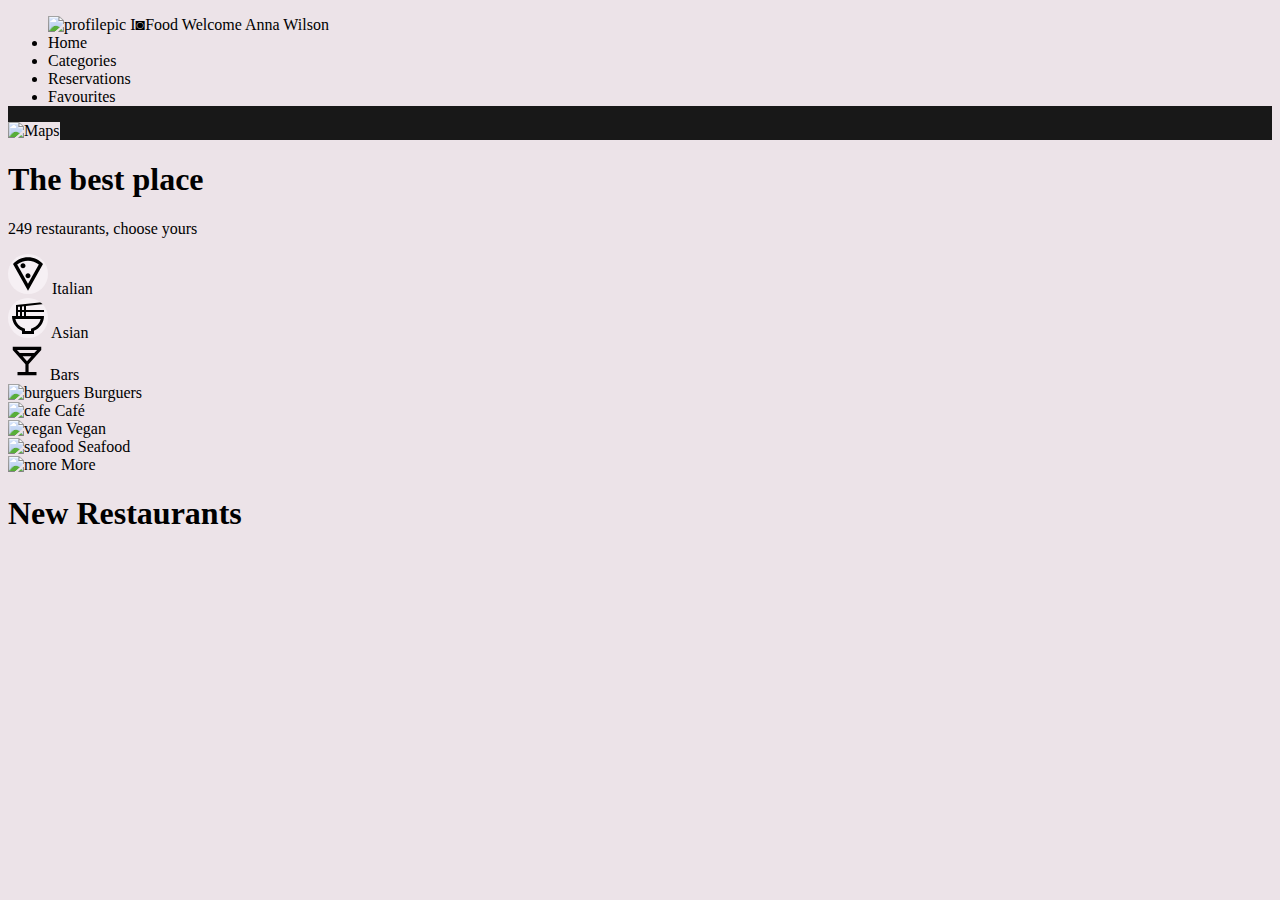
==== Projeto2/index.html @ aabace97 "iniciando novo projeto" ====
<!DOCTYPE html>
<html lang="pt-br">
<head>
    <meta charset="UTF-8">
    <title>Document</title>
    <link rel="stylesheet" href="style.css">
    <link href="https://fonts.googleapis.com/icon?family=Material+Icons"
      rel="stylesheet">
</head>
<body>   
    <div id="lateral">
        <ul>
        <img src="#" alt="profilepic">
        I◙Food

        Welcome
        Anna Wilson

        <li>Home</li>
        <li>Categories</li>
        <li>Reservations</li>
        <li>Favourites</li>
        </ul>
        <img src="" alt="Maps">
    </div>

    <span>
        <h1>The best place</h1>
        <p>249 restaurants, choose yours
    </span>
    <div>
        <div>
            <svg class="pizza" xmlns="http://www.w3.org/2000/svg"
            height="48px"
            viewBox="0 0 24 24"
            width="48px">
            <path d="M12 2C8.43 2 5.23 3.54 3.01 6L12 22l8.99-16C18.78 3.55 15.57 2 12 2zm0 15.92L5.51 6.36C7.32 4.85 9.62 4 12 4s4.68.85 6.49 2.36L12 17.92zM9 5.5c-.83 0-1.5.67-1.5 1.5S8.17 8.5 9 8.5s1.5-.67 1.5-1.5S9.82 5.5 9 5.5zm1.5 7.5c0 .83.67 1.5 1.5 1.5.82 0 1.5-.67 1.5-1.5s-.68-1.5-1.5-1.5-1.5.67-1.5 1.5z"/>
            </svg>
            Italian
        </div>

        <div>
            <svg class="yaki" xmlns="http://www.w3.org/2000/svg"
            height="60px"
            viewBox="0 0 20 20"
            width="60px">
            <g>
            <path d="M18,3.01V2L4,3.54V9H2c0,3.36,2.07,6.23,5,7.41V18h6v-1.59c2.93-1.19,5-4.06,5-7.41H9V7h9V6H9V3.99L18,3.01z M7,4.21L8,4.1 V6H7V4.21z M7,7h1v2H7V7z M5,4.43l1-0.11V6H5V4.43z M5,7h1v2H5V7z M16.33,10.5c-0.48,2.02-1.9,3.72-3.89,4.52L11.5,15.4v1.01v0.09 h-3v-0.09V15.4l-0.94-0.38c-1.99-0.81-3.41-2.5-3.89-4.52H16.33z"/>
            </g>
            </svg>
            Asian
        </div>

        <div>
            <svg class="drink" xmlns="http://www.w3.org/2000/svg"
            height="38px"
            viewBox="0 0 24 24"
            width="38px">
            <path d="M14.77 9L12 12.11 9.23 9h5.54M21 3H3v2l8 9v5H6v2h12v-2h-5v-5l8-9V3zM7.43 7L5.66 5h12.69l-1.78 2H7.43z"/>
            </svg>
            Bars
        </div>

        <div>
            <img src="" alt="burguers">
            Burguers
        </div>

        <div>
            <img src="" alt="cafe">
            Café
        </div>
        
        <div>
            <img src="" alt="vegan">
            Vegan
        </div>

        <div>
            <img src="" alt="seafood">
            Seafood
        </div>

        <div>
            <img src="" alt="more">
            More
        </div>
    </div>
    <div>
        <h1>New Restaurants</h1>

    </div>
</body>
</html>
---- Projeto2/style.css ----
* {
    background: #ECE3E8;
}

#lateral {
    flex-direction: column;
    background-color: #181818;
}

.italian{
    width: 40px;
    border-radius: 100px;
}

.yaki{
    border-radius: 100px;
    background-color: #F6F0F4;
    width: 40px;
    height: 40px;
}

.pizza{
    border-radius: 100px;
    background-color: #F6F0F4;
    width: 40px;
    height: 40px;
}

.drinks{
    border-radius: 100px;
    background-color: #F6F0F4;
    width: 40px;
    height: 40px;
}
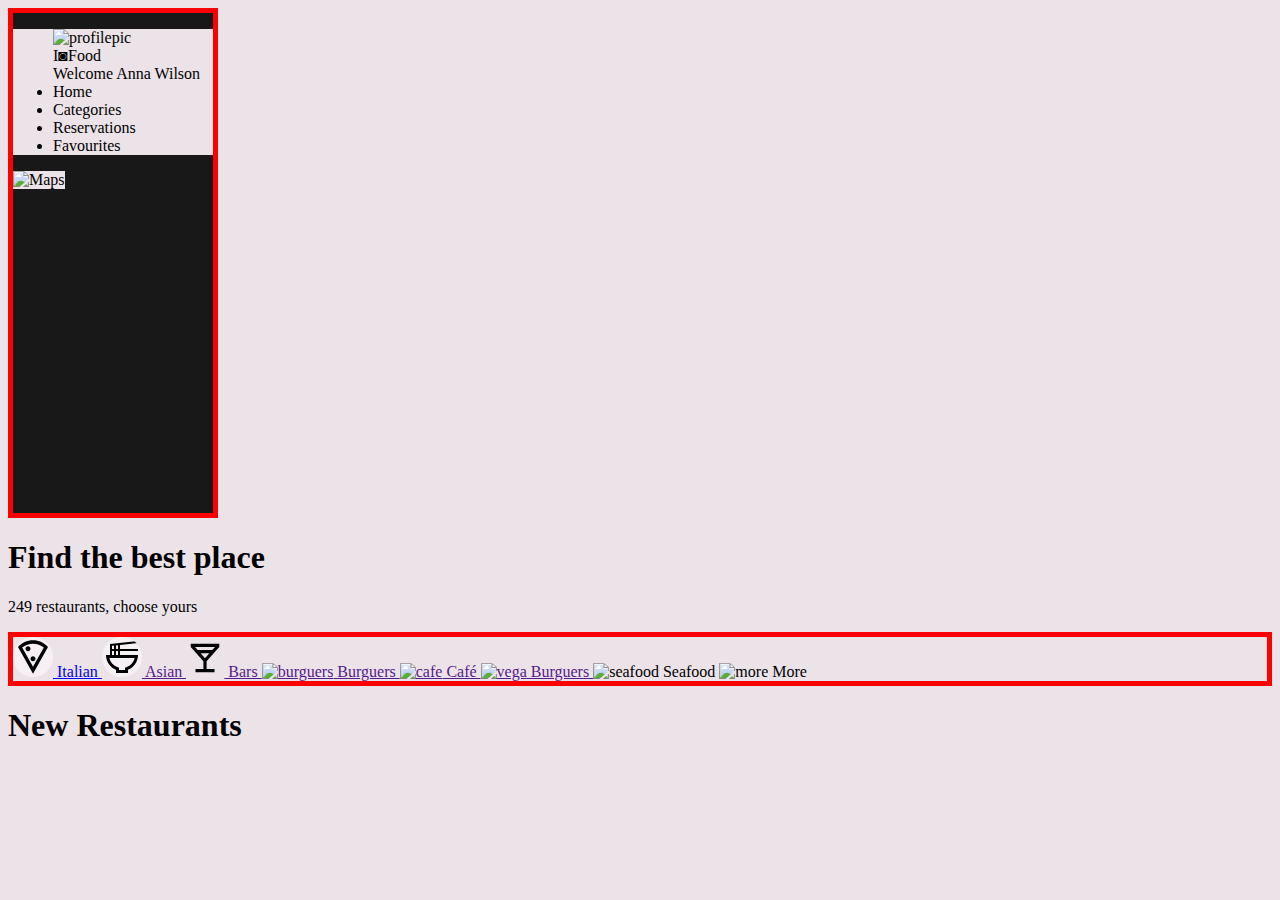
==== commit 08684a8e: "estudar estruturação das divs" ====
--- a/Projeto2/index.html
+++ b/Projeto2/index.html
@@ -1,94 +1,103 @@
 <!DOCTYPE html>
 <html lang="pt-br">
-<head>
-    <meta charset="UTF-8">
+  <head>
+    <meta charset="UTF-8" />
     <title>Document</title>
-    <link rel="stylesheet" href="style.css">
-    <link href="https://fonts.googleapis.com/icon?family=Material+Icons"
-      rel="stylesheet">
-</head>
-<body>   
-    <div id="lateral">
-        <ul>
-        <img src="#" alt="profilepic">
-        I◙Food
+    <link rel="stylesheet" href="style.css" />
+  </head>
+  <body>
+          <aside id="lateral">
+            <ul>
+              <img src="#" alt="profilepic" /> <br />
+              I◙Food <br />
+              Welcome Anna Wilson
 
-        Welcome
-        Anna Wilson
+              <li>Home</li>
+              <li>Categories</li>
+              <li>Reservations</li>
+              <li>Favourites</li>
+            </ul>
+            <img src="" alt="Maps" />
+          </aside>
 
-        <li>Home</li>
-        <li>Categories</li>
-        <li>Reservations</li>
-        <li>Favourites</li>
-        </ul>
-        <img src="" alt="Maps">
-    </div>
+          <div>
+            <h1>Find the best place</h1>
+            <p>249 restaurants, choose yours</p>
+          </div>
 
-    <span>
-        <h1>The best place</h1>
-        <p>249 restaurants, choose yours
-    </span>
-    <div>
-        <div>
-            <svg class="pizza" xmlns="http://www.w3.org/2000/svg"
-            height="48px"
-            viewBox="0 0 24 24"
-            width="48px">
-            <path d="M12 2C8.43 2 5.23 3.54 3.01 6L12 22l8.99-16C18.78 3.55 15.57 2 12 2zm0 15.92L5.51 6.36C7.32 4.85 9.62 4 12 4s4.68.85 6.49 2.36L12 17.92zM9 5.5c-.83 0-1.5.67-1.5 1.5S8.17 8.5 9 8.5s1.5-.67 1.5-1.5S9.82 5.5 9 5.5zm1.5 7.5c0 .83.67 1.5 1.5 1.5.82 0 1.5-.67 1.5-1.5s-.68-1.5-1.5-1.5-1.5.67-1.5 1.5z"/>
-            </svg>
-            Italian
-        </div>
+          <div class="principal">
+            <a href="#">
+                <svg
+                class="pizza"
+                xmlns="http://www.w3.org/2000/svg"
+                height="48px"
+                viewBox="0 0 24 24"
+                width="48px"
+                >
+                <path
+                    d="M12 2C8.43 2 5.23 3.54 3.01 6L12 22l8.99-16C18.78 3.55 15.57 2 12 2zm0 15.92L5.51 6.36C7.32 4.85 9.62 4 12 4s4.68.85 6.49 2.36L12 17.92zM9 5.5c-.83 0-1.5.67-1.5 1.5S8.17 8.5 9 8.5s1.5-.67 1.5-1.5S9.82 5.5 9 5.5zm1.5 7.5c0 .83.67 1.5 1.5 1.5.82 0 1.5-.67 1.5-1.5s-.68-1.5-1.5-1.5-1.5.67-1.5 1.5z"
+                />
+                </svg>
+                Italian
+            </a>
 
-        <div>
-            <svg class="yaki" xmlns="http://www.w3.org/2000/svg"
-            height="60px"
-            viewBox="0 0 20 20"
-            width="60px">
-            <g>
-            <path d="M18,3.01V2L4,3.54V9H2c0,3.36,2.07,6.23,5,7.41V18h6v-1.59c2.93-1.19,5-4.06,5-7.41H9V7h9V6H9V3.99L18,3.01z M7,4.21L8,4.1 V6H7V4.21z M7,7h1v2H7V7z M5,4.43l1-0.11V6H5V4.43z M5,7h1v2H5V7z M16.33,10.5c-0.48,2.02-1.9,3.72-3.89,4.52L11.5,15.4v1.01v0.09 h-3v-0.09V15.4l-0.94-0.38c-1.99-0.81-3.41-2.5-3.89-4.52H16.33z"/>
-            </g>
-            </svg>
-            Asian
-        </div>
+            <a href="">
+                <svg
+                class="yaki"
+                xmlns="http://www.w3.org/2000/svg"
+                height="60px"
+                viewBox="0 0 20 20"
+                width="60px"
+                >
+                <g>
+                    <path
+                    d="M18,3.01V2L4,3.54V9H2c0,3.36,2.07,6.23,5,7.41V18h6v-1.59c2.93-1.19,5-4.06,5-7.41H9V7h9V6H9V3.99L18,3.01z M7,4.21L8,4.1 V6H7V4.21z M7,7h1v2H7V7z M5,4.43l1-0.11V6H5V4.43z M5,7h1v2H5V7z M16.33,10.5c-0.48,2.02-1.9,3.72-3.89,4.52L11.5,15.4v1.01v0.09 h-3v-0.09V15.4l-0.94-0.38c-1.99-0.81-3.41-2.5-3.89-4.52H16.33z"
+                    />
+                </g>
+                </svg>
+                Asian
+            </a>
 
-        <div>
-            <svg class="drink" xmlns="http://www.w3.org/2000/svg"
-            height="38px"
-            viewBox="0 0 24 24"
-            width="38px">
-            <path d="M14.77 9L12 12.11 9.23 9h5.54M21 3H3v2l8 9v5H6v2h12v-2h-5v-5l8-9V3zM7.43 7L5.66 5h12.69l-1.78 2H7.43z"/>
-            </svg>
-            Bars
-        </div>
+            <a href="">
+                <svg
+                class="drink"
+                xmlns="http://www.w3.org/2000/svg"
+                height="38px"
+                viewBox="0 0 24 24"
+                width="38px"
+                >
+                <path
+                    d="M14.77 9L12 12.11 9.23 9h5.54M21 3H3v2l8 9v5H6v2h12v-2h-5v-5l8-9V3zM7.43 7L5.66 5h12.69l-1.78 2H7.43z"
+                />
+                </svg>
+                Bars
+            </a>
+            
+            <a href="">
+                <img src="" alt="burguers" />
+                Burguers
+            </a>
 
-        <div>
-            <img src="" alt="burguers">
-            Burguers
-        </div>
+            <a href="">
+                <img src="" alt="cafe" />
+                Café
+            </a>
 
-        <div>
-            <img src="" alt="cafe">
-            Café
-        </div>
+            <a href="">
+                <img src="" alt="vega" />
+                Burguers
+            </a>
+
+            <img src="" alt="seafood" />
+            Seafood
+
+            <img src="" alt="more" />
+            More
+          </div>
+
+          <div>
+            <h1>New Restaurants</h1>
+          </div>
         
-        <div>
-            <img src="" alt="vegan">
-            Vegan
-        </div>
-
-        <div>
-            <img src="" alt="seafood">
-            Seafood
-        </div>
-
-        <div>
-            <img src="" alt="more">
-            More
-        </div>
-    </div>
-    <div>
-        <h1>New Restaurants</h1>
-
-    </div>
-</body>
-</html>+  </body>
+</html>
--- a/Projeto2/style.css
+++ b/Projeto2/style.css
@@ -3,7 +3,9 @@
 }
 
 #lateral {
-    flex-direction: column;
+    height: 500px;
+    width: 200px;
+    border: 5px solid red;
     background-color: #181818;
 }
 
@@ -31,4 +33,10 @@
     background-color: #F6F0F4;
     width: 40px;
     height: 40px;
+}
+.principal{
+    border: 5px solid red;
+    align-content: stretch;
+    
+    
 }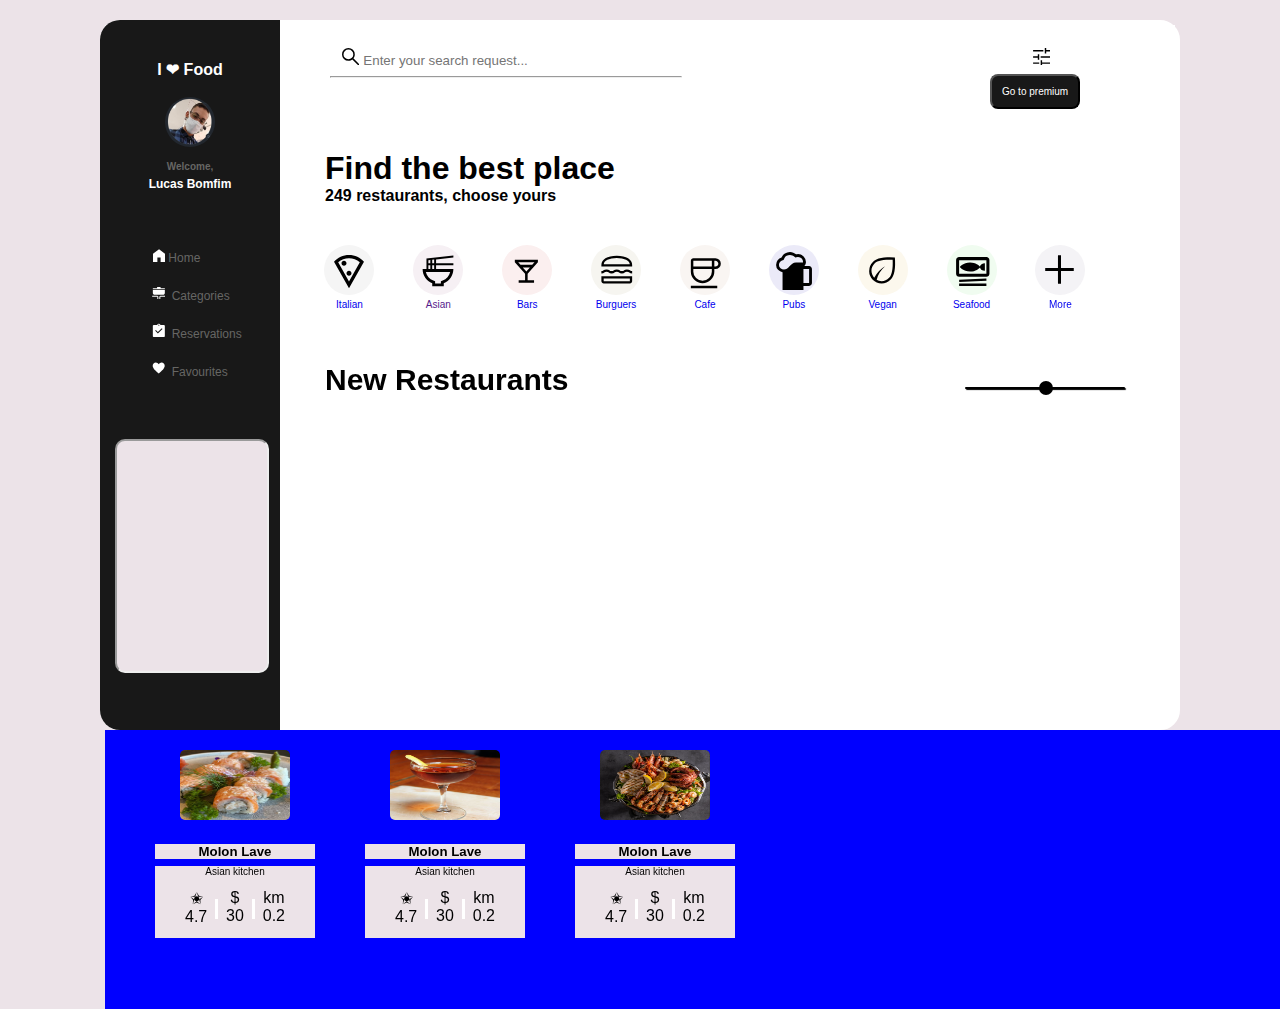
==== commit 1a439925: "penultima fase do projeto de estudo" ====
--- a/Projeto2/index.html
+++ b/Projeto2/index.html
@@ -1,103 +1,239 @@
 <!DOCTYPE html>
 <html lang="pt-br">
-  <head>
-    <meta charset="UTF-8" />
-    <title>Document</title>
-    <link rel="stylesheet" href="style.css" />
-  </head>
-  <body>
-          <aside id="lateral">
-            <ul>
-              <img src="#" alt="profilepic" /> <br />
-              I◙Food <br />
-              Welcome Anna Wilson
-
-              <li>Home</li>
-              <li>Categories</li>
-              <li>Reservations</li>
-              <li>Favourites</li>
-            </ul>
-            <img src="" alt="Maps" />
-          </aside>
-
-          <div>
-            <h1>Find the best place</h1>
-            <p>249 restaurants, choose yours</p>
+
+<head>
+  <meta charset="UTF-8" />
+  <title>Document</title>
+  <link rel="stylesheet" href="style.css" />
+  <meta http-equiv="X-UA-Compatible" content="IE=edge">
+  <meta name="viewport" content="width=device-width, initial-scale=1.0">
+</head>
+
+<body>
+  <div>
+    <aside id="lateral">
+      <div class="profile">
+        <p class="love">I &#10084; Food</p>
+        <br />
+
+        <img id="picture" src="images/profilePic.png" alt="profilePic" />
+        <br />
+        <p class="welcome">Welcome,</p>
+        <br />
+        <p class="name">Lucas Bomfim</p>
+      </div>
+      <br /> <br />
+
+      <ul>
+        <li>
+          <svg class="home" viewbox="0 0 40 40">
+            <path d="M8 42V18L24.1 6 40 18v24H28.3V27.75h-8.65V42Z" fill="#FFFFFF" />
+          </svg>&nbsp;<a href="#" class=modified>Home</a>
+        </li>
+
+        <li>
+          <svg class="categories" viewbox="0 0 40 45">
+            <path
+              d="M19.5 42v-6.5H4v-3h15.5q1.25 0 2.125.875T22.5 35.5V42Zm6 0v-6.5q0-1.25.875-2.125T28.5 32.5H44v3H28.5V42Zm-14-12.5q-2.25 0-3.875-1.625T6 24v-9h36v9q0 2.25-1.6 3.875T36.5 29.5ZM6 13v-3h12.5V7.5q0-.65.425-1.075Q19.35 6 20 6h8q.65 0 1.075.425.425.425.425 1.075V10H42v3Z"
+              fill="#FFFFFF" />
+          </svg>&nbsp; <a href="#" class=modified>Categories</a>
+        </li>
+
+        <li><svg class="reservation" viewbox="0 0 40 45">
+            <path
+              d="M21.15 31.55 35 17.7l-2.15-2.15-11.7 11.7-6.05-6.05-2.1 2.1ZM9 42q-1.25 0-2.125-.875T6 39V9q0-1.25.875-2.125T9 6h10.25q.25-1.75 1.6-2.875T24 2q1.8 0 3.15 1.125Q28.5 4.25 28.75 6H39q1.25 0 2.125.875T42 9v30q0 1.25-.875 2.125T39 42ZM24 8.15q.7 0 1.225-.525.525-.525.525-1.225 0-.7-.525-1.225Q24.7 4.65 24 4.65q-.7 0-1.225.525-.525.525-.525 1.225 0 .7.525 1.225.525.525 1.225.525Z"
+              fill="#FFFFFF" />
+          </svg>&nbsp; <a href="#" class=modified>Reservations</a></li>
+
+        <li><svg class="favourites" viewbox="0 0 40 50">
+            <path
+              d="m24 41.95-2.05-1.85q-5.3-4.85-8.75-8.375-3.45-3.525-5.5-6.3T4.825 20.4Q4 18.15 4 15.85q0-4.5 3.025-7.525Q10.05 5.3 14.5 5.3q2.85 0 5.275 1.35Q22.2 8 24 10.55q2.1-2.7 4.45-3.975T33.5 5.3q4.45 0 7.475 3.025Q44 11.35 44 15.85q0 2.3-.825 4.55T40.3 25.425q-2.05 2.775-5.5 6.3T26.05 40.1Z"
+              fill="#FFFFFF" />
+          </svg>&nbsp; <a href="#" class=modified>Favourites</a></li>
+
+      </ul>
+      <iframe id="map"
+        src="https://www.google.com/maps/embed?pb=!1m18!1m12!1m3!1d3887.678369214569!2d-38.51744408505843!3d-12.992411663748172!2m3!1f0!2f0!3f0!3m2!1i1024!2i768!4f13.1!3m3!1m2!1s0x716049ac1d93ab7%3A0x232a715b4edb52ed!2sCol%C3%A9gio%20Ant%C3%B4nio%20Vieira!5e0!3m2!1spt-BR!2sbr!4v1663196060012!5m2!1spt-BR!2sbr">
+      </iframe>
+    </aside>
+
+    <div class="geral">
+      <nav id="search"> &nbsp;
+        <svg id="lupa" viewBox="0 0 40 40">
+          <path
+            d="M39.8 41.95 26.65 28.8q-1.5 1.3-3.5 2.025-2 .725-4.25.725-5.4 0-9.15-3.75T6 18.75q0-5.3 3.75-9.05 3.75-3.75 9.1-3.75 5.3 0 9.025 3.75 3.725 3.75 3.725 9.05 0 2.15-.7 4.15-.7 2-2.1 3.75L42 39.75Zm-20.95-13.4q4.05 0 6.9-2.875Q28.6 22.8 28.6 18.75t-2.85-6.925Q22.9 8.95 18.85 8.95q-4.1 0-6.975 2.875T9 18.75q0 4.05 2.875 6.925t6.975 2.875Z" />
+        </svg>
+        <input class="search" type="text" placeholder="Enter your search request...">
+        <hr />
+      </nav>
+
+      <nav class="leftButton">
+        <svg class="controller" viewbox="0 0 40 40">
+          <path
+            d="M21.35 41.8V30.7h2.85v4.15h17.65v2.85H24.2v4.1ZM6.2 37.7v-2.85h12.25v2.85Zm9.4-8.25V25.4H6.2v-2.85h9.4v-4.2h2.85v11.1Zm5.75-4.05v-2.85h20.5v2.85Zm8.2-8.2V6.15h2.9v4.05h9.4v2.9h-9.4v4.1ZM6.2 13.1v-2.9h20.5v2.9Z" />
+        </svg>
+        <button id="premium"><a class="premium" href="#">Go to premium</a></button>
+      </nav>
+      <br /><br />
+
+      <div class="bestPlace">
+        <h1 class="bestPlace">Find the best place</h1>
+        <p class="bestPlaceMenor">249 restaurants, choose yours</p>
+      </div>
+
+      <div class="central">
+        <div class="circles">
+          <a href="#">
+            <svg id="italian" viewBox="-3 -4 30 30">
+              <path
+                d="M12 2C8.43 2 5.23 3.54 3.01 6L12 22l8.99-16C18.78 3.55 15.57 2 12 2zm0 15.92L5.51 6.36C7.32 4.85 9.62 4 12 4s4.68.85 6.49 2.36L12 17.92zM9 5.5c-.83 0-1.5.67-1.5 1.5S8.17 8.5 9 8.5s1.5-.67 1.5-1.5S9.82 5.5 9 5.5zm1.5 7.5c0 .83.67 1.5 1.5 1.5.82 0 1.5-.67 1.5-1.5s-.68-1.5-1.5-1.5-1.5.67-1.5 1.5z" />
+            </svg>
+            <br />
+            <p class="type">Italian</p>
+          </a>
+        </div>
+
+        <div class="circles">
+          <a href="">
+            <svg id="asian" viewBox="-3 -3 26 25">
+              <path
+                d="M18,3.01V2L4,3.54V9H2c0,3.36,2.07,6.23,5,7.41V18h6v-1.59c2.93-1.19,5-4.06,5-7.41H9V7h9V6H9V3.99L18,3.01z M7,4.21L8,4.1 V6H7V4.21z M7,7h1v2H7V7z M5,4.43l1-0.11V6H5V4.43z M5,7h1v2H5V7z M16.33,10.5c-0.48,2.02-1.9,3.72-3.89,4.52L11.5,15.4v1.01v0.09 h-3v-0.09V15.4l-0.94-0.38c-1.99-0.81-3.41-2.5-3.89-4.52H16.33z" />
+            </svg>
+            <br />
+            <p class="type">Asian</p>
+          </a>
+        </div>
+
+        <div class="circles">
+          <a href="#">
+            <svg id="drinks" viewBox="-7 -4 39 30">
+              <path
+                d="M14.77 9L12 12.11 9.23 9h5.54M21 3H3v2l8 9v5H6v2h12v-2h-5v-5l8-9V3zM7.43 7L5.66 5h12.69l-1.78 2H7.43z" />
+            </svg>
+            <br />
+            <p class="type">Bars</p>
+          </a>
+        </div>
+
+        <div class="circles">
+          <a href="#">
+            <svg id="burguers" viewBox="-8 -8 62 65">
+              <path
+                d="M4 20.1v-2q0-5.45 5.25-8.775T24 6q9.5 0 14.75 3.325T44 18.1v2Zm3.1-3h33.8q-.15-3.45-4.825-5.775T24 9q-7.4 0-12.125 2.325T7.1 17.1ZM4 28.9v-3q1.65 0 2.875-1.1t3.925-1.1q2.7 0 3.575 1.1t2.925 1.1q2.05 0 3.025-1.1.975-1.1 3.675-1.1 2.7 0 3.675 1.1.975 1.1 3.025 1.1t2.925-1.1q.875-1.1 3.575-1.1t3.925 1.1Q42.35 25.9 44 25.9v3q-2.7 0-3.725-1.1T37.2 26.7q-2.05 0-2.925 1.1T30.7 28.9q-2.7 0-3.675-1.1-.975-1.1-3.025-1.1t-3.025 1.1Q20 28.9 17.3 28.9q-2.7 0-3.575-1.1T10.8 26.7q-2.05 0-3.075 1.1Q6.7 28.9 4 28.9ZM7 42q-1.2 0-2.1-.9Q4 40.2 4 39v-6.4h40V39q0 1.2-.9 2.1-.9.9-2.1.9Zm0-3h34v-3.4H7V39Zm0-3.4h34Zm.1-18.5h33.8Z" />
+            </svg>
+            <br />
+            <p class="type">Burguers</p>
+          </a>
+        </div>
+
+        <div class="circles">
+          <a href="#">
+            <svg id="cafe" viewBox="-5 -5 60 50">
+              <path
+                d="M22.1 35.9q-5.75 0-9.925-4.075Q8 27.75 8 22.15V9q0-1.2.9-2.1Q9.8 6 11 6h26.45q2.7 0 4.625 1.85Q44 9.7 44 12.4q0 2.7-1.925 4.55-1.925 1.85-4.625 1.85H36.2v3.35q0 5.6-4.175 9.675Q27.85 35.9 22.1 35.9ZM11 15.8h22.2V9H11Zm11.1 17.1q4.55 0 7.825-3.175Q33.2 26.55 33.2 22.15V18.8H11v3.35q0 4.4 3.275 7.575T22.1 32.9Zm14.1-17.1h1.25q1.45 0 2.5-.975T41 12.4q0-1.45-1.05-2.425Q38.9 9 37.45 9H36.2ZM8 42v-3h31.7v3Zm14.1-23.2Z" />
+            </svg>
+            <br />
+            <p class="type">Cafe</p>
+          </a>
+        </div>
+
+        <div class="circles">
+          <a href="#">
+            <svg id="pubs" viewBox="-1 -3 50 50">
+              <path
+                d="M12.55 41.9V24.35q-2.6-.7-4.525-2.625Q6.1 19.8 6.1 17q0-2.65 1.525-4.675T11.5 9.5q1.15-2.4 3.4-3.9T20 4.1q1.75 0 3.275.6t2.775 1.6q.5-.1.95-.175.45-.075 1-.075 3.3 0 5.625 2.325T35.95 14q0 1.1-.45 2.2t-1.2 1.85h4.8q1.15 0 2 .85.85.85.85 2v14.15q0 1.2-.85 2.025t-2 .825h-5.65v4ZM8.95 17q0 1.95 1.55 3.25t3.5 1.3q1.55 0 2.85-.825t2.65-2.475q1.25-1.5 2.825-2.6 1.575-1.1 3.675-1.1h7.1q0-2.3-1.35-3.975Q30.4 8.9 28 8.9q-.85 0-1.7.275t-.9.275l-.95-.75q-.9-.8-2.05-1.275-1.15-.475-2.4-.475-1.8 0-3.4.925Q15 8.8 14.25 10.4l-.7 1.5-1.55.5q-1.35.5-2.2 1.825Q8.95 15.55 8.95 17Zm24.5 18.05h5.65V20.9h-5.65Z" />
+              M12 2C8.43 2 5.23 3.54 3.01 6L12 22l8.99-16C18.78 3.55 15.57 2 12 2zm0 15.92L5.51 6.36C7.32 4.85 9.62 4 12
+              4s4.68.85 6.49 2.36L12 17.92zM9 5.5c-.83 0-1.5.67-1.5 1.5S8.17 8.5 9 8.5s1.5-.67 1.5-1.5S9.82 5.5 9
+              5.5zm1.5 7.5c0 .83.67 1.5 1.5 1.5.82 0 1.5-.67 1.5-1.5s-.68-1.5-1.5-1.5-1.5.67-1.5 1.5z" />
+            </svg>
+            <br />
+            <p class="type">Pubs</p>
+          </a>
+        </div>
+
+        <div class="circles">
+          <a href="#">
+            <svg id="vegan" viewBox="-5 -6 58 65">
+              <path
+                d="M10.65 39.25q-2.2-2.25-3.425-5.2Q6 31.1 6 28q0-3.65 1.275-6.675T11.1 15.75q1.75-1.75 4.35-2.95 2.6-1.2 6.125-1.875t7.975-.85q4.45-.175 9.9.175.4 5.4.275 9.875t-.8 8.025q-.675 3.55-1.9 6.225Q35.8 37.05 34 38.85q-2.55 2.55-5.5 3.85-2.95 1.3-6.3 1.3-3.45 0-6.325-1.175T10.65 39.25Zm5.15 0q1.25.85 2.9 1.3 1.65.45 3.5.45 2.65 0 5.15-1.1 2.5-1.1 4.55-3.2 1.35-1.35 2.3-3.525.95-2.175 1.55-5.15.6-2.975.8-6.725.2-3.75 0-8.25-4.7-.1-8.425.125Q24.4 13.4 21.55 14t-4.9 1.525q-2.05.925-3.35 2.275-2.1 2.15-3.2 4.55T9 27.25q0 2.4 1.025 5.025Q11.05 34.9 12.55 36.5q2.65-4.9 6.35-8.8 3.7-3.9 7.85-6.15-4.35 3.75-7.05 8.125t-3.9 9.575Zm0 0Zm0 0Z" />
+            </svg>
+            <br />
+            <p class="type">Vegan</p>
+          </a>
+        </div>
+
+        <div class="circles">
+          <a href="#">
+            <svg id="seafood" viewBox="-5 -6 33 33">
+              <path
+                d="M21.05,17.56L3.08,18.5L3,17l17.98-0.94L21.05,17.56z M21,19.48H3v1.5h18V19.48z M23,13V4c0-1.1-0.9-2-2-2H3 C1.9,2,1,2.9,1,4v9c0,1.1,0.9,2,2,2h18C22.1,15,23,14.1,23,13z M21,13H3V4h18V13z M20,6c-1.68,0-3.04,0.98-3.21,2.23 C16.15,7.5,14.06,5.5,10.25,5.5c-4.67,0-6.75,3-6.75,3s2.08,3,6.75,3c3.81,0,5.9-2,6.54-2.73C16.96,10.02,18.32,11,20,11V6z" />
+            </svg>
+            <br />
+            <p class="type">Seafood</p>
+          </a>
+        </div>
+
+        <div class="circles">
+          <a href="#">
+            <svg id="more" viewBox="0 0 49 49">
+              <path d="M22.5 38V25.5H10v-3h12.5V10h3v12.5H38v3H25.5V38Z" />
+            </svg>
+            <br />
+            <p class="type">More</p>
+          </a>
+        </div>
+      </div>
+      <br />
+
+      <div class="tituloDois">
+        <h1 class="newRest">New Restaurants</h1>
+        <input id="range" type="range" name="vol" min="1" max="100">
+      </div>
+      <br /><br /><br /><br />
+
+
+      <div class="fullMenu">
+        <div class="outsideMenu">
+          <img class="foodPhoto" src="images/asianFood.png" alt="asianFoodMenu">
+          <h5> Molon Lave </h5>
+          <p class="smallfont">Asian kitchen</p>
+          <div class="rating">
+            &#10028; <br /> 4.7
+            <hr class="divbar" />
+            &#x24; <br /> 30
+            <hr class="divbar" />
+            km <br /> 0.2
           </div>
-
-          <div class="principal">
-            <a href="#">
-                <svg
-                class="pizza"
-                xmlns="http://www.w3.org/2000/svg"
-                height="48px"
-                viewBox="0 0 24 24"
-                width="48px"
-                >
-                <path
-                    d="M12 2C8.43 2 5.23 3.54 3.01 6L12 22l8.99-16C18.78 3.55 15.57 2 12 2zm0 15.92L5.51 6.36C7.32 4.85 9.62 4 12 4s4.68.85 6.49 2.36L12 17.92zM9 5.5c-.83 0-1.5.67-1.5 1.5S8.17 8.5 9 8.5s1.5-.67 1.5-1.5S9.82 5.5 9 5.5zm1.5 7.5c0 .83.67 1.5 1.5 1.5.82 0 1.5-.67 1.5-1.5s-.68-1.5-1.5-1.5-1.5.67-1.5 1.5z"
-                />
-                </svg>
-                Italian
-            </a>
-
-            <a href="">
-                <svg
-                class="yaki"
-                xmlns="http://www.w3.org/2000/svg"
-                height="60px"
-                viewBox="0 0 20 20"
-                width="60px"
-                >
-                <g>
-                    <path
-                    d="M18,3.01V2L4,3.54V9H2c0,3.36,2.07,6.23,5,7.41V18h6v-1.59c2.93-1.19,5-4.06,5-7.41H9V7h9V6H9V3.99L18,3.01z M7,4.21L8,4.1 V6H7V4.21z M7,7h1v2H7V7z M5,4.43l1-0.11V6H5V4.43z M5,7h1v2H5V7z M16.33,10.5c-0.48,2.02-1.9,3.72-3.89,4.52L11.5,15.4v1.01v0.09 h-3v-0.09V15.4l-0.94-0.38c-1.99-0.81-3.41-2.5-3.89-4.52H16.33z"
-                    />
-                </g>
-                </svg>
-                Asian
-            </a>
-
-            <a href="">
-                <svg
-                class="drink"
-                xmlns="http://www.w3.org/2000/svg"
-                height="38px"
-                viewBox="0 0 24 24"
-                width="38px"
-                >
-                <path
-                    d="M14.77 9L12 12.11 9.23 9h5.54M21 3H3v2l8 9v5H6v2h12v-2h-5v-5l8-9V3zM7.43 7L5.66 5h12.69l-1.78 2H7.43z"
-                />
-                </svg>
-                Bars
-            </a>
-            
-            <a href="">
-                <img src="" alt="burguers" />
-                Burguers
-            </a>
-
-            <a href="">
-                <img src="" alt="cafe" />
-                Café
-            </a>
-
-            <a href="">
-                <img src="" alt="vega" />
-                Burguers
-            </a>
-
-            <img src="" alt="seafood" />
-            Seafood
-
-            <img src="" alt="more" />
-            More
+        </div>
+
+        <div class="outsideMenu">
+          <img class="foodPhoto" src="images/cocktails.png" alt="cocktailsMenu">
+          <h5> Molon Lave </h5>
+          <p class="smallfont">Asian kitchen</p>
+          <div class="rating">
+            &#10028; <br /> 4.7
+            <hr class="divbar" />
+            &#x24; <br /> 30
+            <hr class="divbar" />
+            km <br /> 0.2
           </div>
-
-          <div>
-            <h1>New Restaurants</h1>
+        </div>
+
+        <div class="outsideMenu">
+          <img class="foodPhoto" src="images/seaFood.png" alt="seafoodMenu">
+          <h5> Molon Lave </h5>
+          <p class="smallfont">Asian kitchen</p>
+          <div class="rating">
+            &#10028; <br /> 4.7
+            <hr class="divbar" />
+            &#x24; <br /> 30
+            <hr class="divbar" />
+            km <br /> 0.2
           </div>
-        
-  </body>
-</html>
+      </div>
+
+    </div>
+  </div>
+</body>
+
+</html>--- a/Projeto2/style.css
+++ b/Projeto2/style.css
@@ -1,42 +1,426 @@
 * {
+    font-family: Verdana, Geneva, Tahoma, sans-serif;
     background: #ECE3E8;
+    margin: 0;
+    padding: 0;
+
+}
+
+body {
+    align-content: center;
+    margin: 20px 100px;
+}
+
+.modified {
+    color: #666664;
+    background-color: #181818;
+}
+
+.modified:hover {
+    color: #FFFFFF;
+}
+
+a {
+    text-decoration: none;
+    background-color: #FFFFFF;
+}
+
+.geral {
+    background-color: #FFFFFF;
+    height: 700px;
+    border: 5px solid #FFFFFF;
+    border-radius: 20px;
+}
+
+.love {
+    background: #181818;
+    text-align: center;
+    color: #FFFFFF;
+}
+
+
+.central {
+    text-align: center;
+    background-color: #FFFFFF;
+    margin-left: 255px;
+    justify-content: space-around;
+    display: flex;
+    width: 800px;
+    height: 70px;
+}
+
+#search {
+    background-color: #FFFFFF;
+    float: left;
+    border: 0px;
+    width: 700px;
+}
+
+.search {
+    background-color: #FFFFFF;
+}
+
+hr {
+    margin-left: 50px;
+    margin-top: 7px;
+    width: 350px;
+    background: #FFFFFF;
+}
+
+#lupa {
+    background-color: #FFFFFF;
+    margin-left: 50px;
+    margin-top: 20px;
+    height: 20px;
+    width: 20px;
+}
+
+#premium {
+    background-color: #181818;
+    color: #FFFFFF;
+    border-radius: 8px;
+    font-size: 10px;
+    padding: 10px;
+    margin-top: 20px;
+    margin-left: 50px;
+    margin-bottom: 20px;
+    margin: 5px 20px 5px 10px;
+}
+
+.premium {
+    background-color: #181818;
+    color: #FFFFFF;
+    border-radius: 5px;
+}
+
+.controller {
+    background-color: #FFFFFF;
+    margin-top: 20px;
+    margin-right: 5px;
+    margin-left: 50px;
+    width: 20px;
+    height: 20px;
+}
+
+.leftButton {
+    background-color: #FFFFFF;
+}
+
+.bestPlace {
+    background-color: #FFFFFF;
+    margin-left: 110px;
+}
+
+.bestPlaceMenor {
+    font-weight: bold;
+    background-color: #FFFFFF;
+    margin-left: 110px;
+    margin-bottom: 20px;
 }
 
 #lateral {
-    height: 500px;
+    font: 5px #FFFFFF;
+    border-radius: 20px 0px 0px 20px;
+    float: left;
+    height: 710px;
+    width: 180px;
+    background-color: #181818;
+}
+
+.profile {
+    font-weight: bold;
+    background-color: #181818;
+    text-align: center;
+    margin-top: 40px;
+}
+
+.coracao {
+    background-color: #181818;
+    margin-right: 3px;
+    border: none;
+    width: 15px;
+    height: 15px;
+}
+
+#picture {
+    margin-top: 0px;
+    margin-left: 0px;
+    border-radius: 200px;
+    width: 50px;
+    height: 50px;
+}
+
+.welcome {
+    background-color: #181818;
+    font-size: 10px;
+    color: #666664;
+    margin-bottom: -15px;
+    margin-top: 10px;
+}
+
+.name {
+    color: #FFFFFF;
+    background-color: #181818;
+    margin-top: 2px;
+    font-size: 12px;
+}
+
+ul {
+    color: #FFFFFF;
+    background-color: #181818;
+}
+
+li {
+    background-color: #181818;
+    font-size: 12px;
+    text-align: justify;
+    margin: 20px;
+    list-style-type: none;
+}
+
+.home {
+    margin-left: 30px;
+    background-color: #181818;
+    height: 15px;
+    width: 15px;
+}
+
+.categories {
+    margin-left: 30px;
+    background-color: #181818;
+    height: 15px;
+    width: 15px;
+}
+
+.reservation {
+    margin-left: 30px;
+    background-color: #181818;
+    height: 15px;
+    width: 15px;
+}
+
+.favourites {
+    margin-left: 30px;
+    background-color: #181818;
+    height: 15px;
+    width: 15px;
+}
+
+#map {
+    margin-top: 40px;
+    margin-left: 15px;
+    border-radius: 10px;
+    width: 150px;
+    height: 230px;
+}
+
+input {
+    border: 0px;
+    align-self: flex-start;
+}
+
+
+
+#italian {
+    height: 50px;
+    width: 50px;
+    border-radius: 100px;
+    text-align: center;
+    background-color: #F5F5F5;
+}
+
+.circles {
+    margin: 20px 15px 0px -95px;
+    background-color: #FFFFFF;
+}
+
+.type {
+    text-align: center;
+    font-size: 10px;
+    background-color: #FFFFFF;
+}
+
+#asian {
+    height: 50px;
+    width: 50px;
+    border-radius: 100px;
+    text-align: center;
+    background-color: #F6F0F4;
+}
+
+#drinks {
+    height: 50px;
+    width: 50px;
+    border-radius: 100px;
+    text-align: center;
+    background-color: #FBEFEF;
+}
+
+#burguers {
+    height: 50px;
+    width: 50px;
+    border-radius: 100px;
+    text-align: center;
+    background-color: #F6F5F0;
+}
+
+#cafe {
+    height: 50px;
+    width: 50px;
+    border-radius: 100px;
+    text-align: center;
+    background-color: #F9F5F2;
+}
+
+#pubs {
+    height: 50px;
+    width: 50px;
+    border-radius: 100px;
+    text-align: center;
+    background-color: #EBEAF8;
+}
+
+#vegan {
+    height: 50px;
+    width: 50px;
+    border-radius: 100px;
+    text-align: center;
+    background-color: #FCF8ED;
+}
+
+#seafood {
+    height: 50px;
+    width: 50px;
+    border-radius: 100px;
+    text-align: center;
+    background-color: #F0FCF0;
+}
+
+#more {
+    height: 50px;
+    width: 50px;
+    border-radius: 100px;
+    text-align: center;
+
+    background-color: #F4F3F6;
+}
+
+.tituloDois {
+    display: flex;
+    width: 800px;
+    font-size: 15px;
+    background: #FFFFFF;
+    margin-top: 50px;
+    margin-left: 220px;
+    display: flex;
+}
+
+.newRest {
+    background: #FFFFFF;
+    width: 800px;
+}
+
+#range {
+    margin-top: 15px;
+    background: #FFFFFF;
+
+}
+
+input[type=range] {
+    height: 20px;
+    -webkit-appearance: none;
     width: 200px;
-    border: 5px solid red;
-    background-color: #181818;
-}
-
-.italian{
-    width: 40px;
-    border-radius: 100px;
-}
-
-.yaki{
-    border-radius: 100px;
-    background-color: #F6F0F4;
-    width: 40px;
-    height: 40px;
-}
-
-.pizza{
-    border-radius: 100px;
-    background-color: #F6F0F4;
-    width: 40px;
-    height: 40px;
-}
-
-.drinks{
-    border-radius: 100px;
-    background-color: #F6F0F4;
-    width: 40px;
-    height: 40px;
-}
-.principal{
-    border: 5px solid red;
-    align-content: stretch;
+}
+
+input[type=range]::-webkit-slider-runnable-track {
+    width: 100%;
+    height: 2px;
+    cursor: pointer;
+    box-shadow: 1px 1px 1px #000000;
+    background: #000000;
+    border-radius: 5px;
+    border: 0px solid #000000;
+}
+
+input[type=range]::-webkit-slider-thumb {
+    box-shadow: 0px 0px 0px #000000;
+    border: 0px solid #000000;
+    height: 14px;
+    width: 14px;
+    border-radius: 9px;
+    background: #000000;
+    cursor: pointer;
+    -webkit-appearance: none;
+    margin-top: -6px;
+}
+
+.fullMenu{
+    background-color: blue;
+    display: flex;
+    width: 1198px;
+    height: 279px;
+}
+
+.outsideMenu{
+    text-align: center;
+    margin-left: 50px;
+    width: 160px;
+    height: 220px;
+    background-color: blue;
+    border-radius: 10px;
+}
+
+.foodPhoto {
+    border-radius: 5px;
+    margin: 20px;
+    width: 110px;
+    height: 70px;
+}
+
+h5{
+    margin-bottom: 7px ;
+}
+
+.rating{
+    text-align: center;
+    display: flex;
+    padding: 12px 30px;
+}
+
+.divbar{
+    margin-left: 8px;
+    margin-right: 8px;
+    margin-top: 10px;
+    height: 20px;
+    width: 10px;
+    border: none;
+    color: #EBEAF8;
     
-    
+}
+
+.pricing{
+    margin-left: px;
+}
+
+.smallfont{
+    font-size: 10px;
+
+}
+
+.cocktailsOutside{
+    margin-left: 50px;
+    display:flex;
+    width: 150px;
+    height: 200px;
+    background-color: blue;    
+}
+
+.cocktails {
+    width: 100px;
+    height: 100px;
+}
+
+.seaFoodMenu {
+    width: 100px;
+    height: 100px;
 }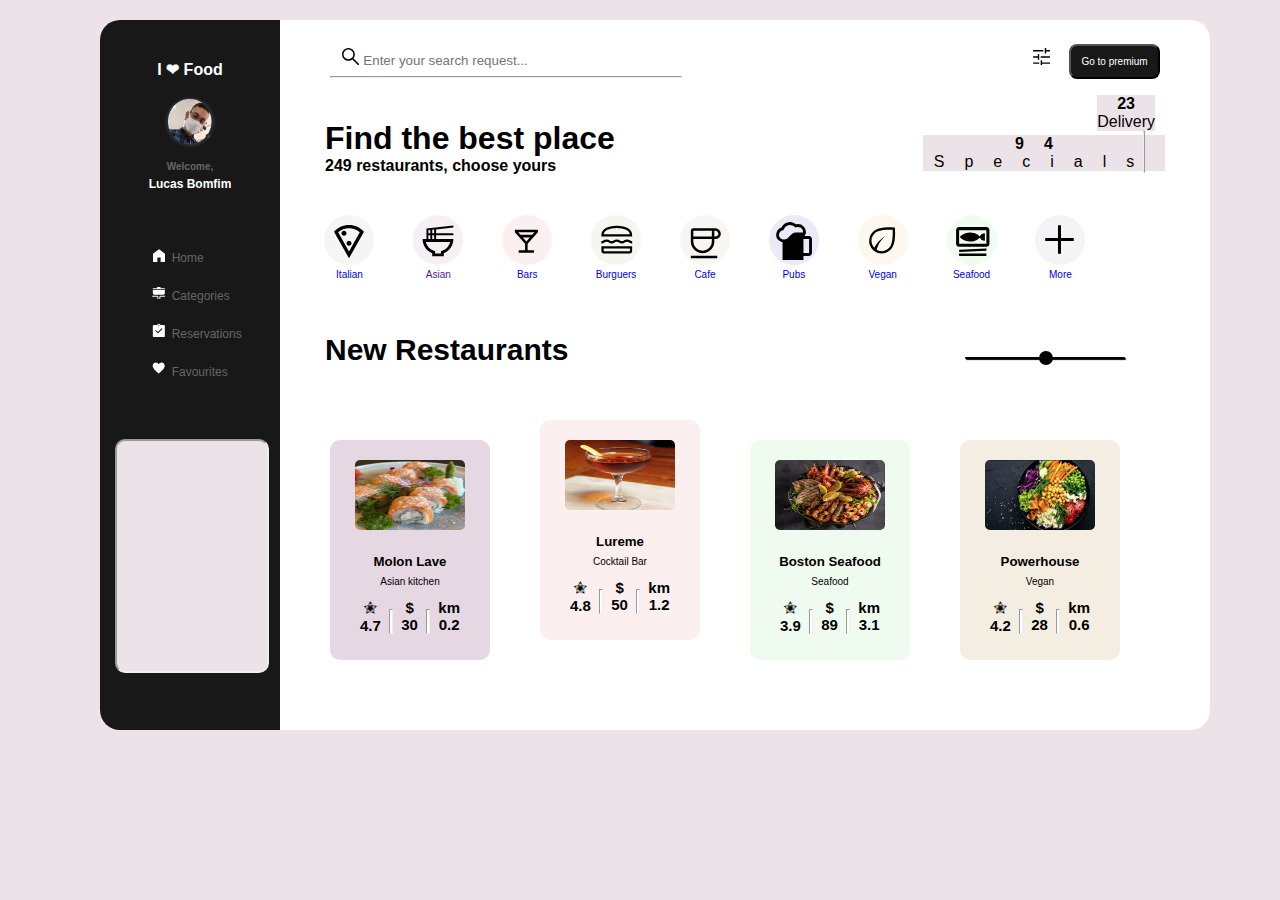
==== commit fc5c2770: "Finalizando projeto, faltando alguns ajustes" ====
--- a/Projeto2/index.html
+++ b/Projeto2/index.html
@@ -13,10 +13,10 @@
   <div>
     <aside id="lateral">
       <div class="profile">
-        <p class="love">I &#10084; Food</p>
+        <p class="loveFood">I &#10084; Food</p>
         <br />
 
-        <img id="picture" src="images/profilePic.png" alt="profilePic" />
+        <img id="profilePicture" src="images/profilePic.png" alt="profilePic" />
         <br />
         <p class="welcome">Welcome,</p>
         <br />
@@ -28,7 +28,7 @@
         <li>
           <svg class="home" viewbox="0 0 40 40">
             <path d="M8 42V18L24.1 6 40 18v24H28.3V27.75h-8.65V42Z" fill="#FFFFFF" />
-          </svg>&nbsp;<a href="#" class=modified>Home</a>
+          </svg>&nbsp; <a href="#" class=linkIcons>Home</a>
         </li>
 
         <li>
@@ -36,20 +36,20 @@
             <path
               d="M19.5 42v-6.5H4v-3h15.5q1.25 0 2.125.875T22.5 35.5V42Zm6 0v-6.5q0-1.25.875-2.125T28.5 32.5H44v3H28.5V42Zm-14-12.5q-2.25 0-3.875-1.625T6 24v-9h36v9q0 2.25-1.6 3.875T36.5 29.5ZM6 13v-3h12.5V7.5q0-.65.425-1.075Q19.35 6 20 6h8q.65 0 1.075.425.425.425.425 1.075V10H42v3Z"
               fill="#FFFFFF" />
-          </svg>&nbsp; <a href="#" class=modified>Categories</a>
+          </svg>&nbsp; <a href="#" class=linkIcons>Categories</a>
         </li>
 
         <li><svg class="reservation" viewbox="0 0 40 45">
             <path
               d="M21.15 31.55 35 17.7l-2.15-2.15-11.7 11.7-6.05-6.05-2.1 2.1ZM9 42q-1.25 0-2.125-.875T6 39V9q0-1.25.875-2.125T9 6h10.25q.25-1.75 1.6-2.875T24 2q1.8 0 3.15 1.125Q28.5 4.25 28.75 6H39q1.25 0 2.125.875T42 9v30q0 1.25-.875 2.125T39 42ZM24 8.15q.7 0 1.225-.525.525-.525.525-1.225 0-.7-.525-1.225Q24.7 4.65 24 4.65q-.7 0-1.225.525-.525.525-.525 1.225 0 .7.525 1.225.525.525 1.225.525Z"
               fill="#FFFFFF" />
-          </svg>&nbsp; <a href="#" class=modified>Reservations</a></li>
+          </svg>&nbsp; <a href="#" class=linkIcons>Reservations</a></li>
 
         <li><svg class="favourites" viewbox="0 0 40 50">
             <path
               d="m24 41.95-2.05-1.85q-5.3-4.85-8.75-8.375-3.45-3.525-5.5-6.3T4.825 20.4Q4 18.15 4 15.85q0-4.5 3.025-7.525Q10.05 5.3 14.5 5.3q2.85 0 5.275 1.35Q22.2 8 24 10.55q2.1-2.7 4.45-3.975T33.5 5.3q4.45 0 7.475 3.025Q44 11.35 44 15.85q0 2.3-.825 4.55T40.3 25.425q-2.05 2.775-5.5 6.3T26.05 40.1Z"
               fill="#FFFFFF" />
-          </svg>&nbsp; <a href="#" class=modified>Favourites</a></li>
+          </svg>&nbsp; <a href="#" class=linkIcons>Favourites</a></li>
 
       </ul>
       <iframe id="map"
@@ -67,7 +67,7 @@
         <hr />
       </nav>
 
-      <nav class="leftButton">
+      <nav class="rightButton">
         <svg class="controller" viewbox="0 0 40 40">
           <path
             d="M21.35 41.8V30.7h2.85v4.15h17.65v2.85H24.2v4.1ZM6.2 37.7v-2.85h12.25v2.85Zm9.4-8.25V25.4H6.2v-2.85h9.4v-4.2h2.85v11.1Zm5.75-4.05v-2.85h20.5v2.85Zm8.2-8.2V6.15h2.9v4.05h9.4v2.9h-9.4v4.1ZM6.2 13.1v-2.9h20.5v2.9Z" />
@@ -79,9 +79,18 @@
       <div class="bestPlace">
         <h1 class="bestPlace">Find the best place</h1>
         <p class="bestPlaceMenor">249 restaurants, choose yours</p>
-      </div>
-
-      <div class="central">
+          <div id="num1">
+            <p class="text1"><strong>94</strong></p>
+            <p class="text2">Specials</p>
+            <hr class="divbar2" />
+        </div>
+        <div id="num2">                              
+            <p class="text1"><strong>23</strong></p>
+            <p class="text2">Delivery</p>
+        </div>
+      </div>
+
+      <div id="central">
         <div class="circles">
           <a href="#">
             <svg id="italian" viewBox="-3 -4 30 30">
@@ -142,9 +151,6 @@
             <svg id="pubs" viewBox="-1 -3 50 50">
               <path
                 d="M12.55 41.9V24.35q-2.6-.7-4.525-2.625Q6.1 19.8 6.1 17q0-2.65 1.525-4.675T11.5 9.5q1.15-2.4 3.4-3.9T20 4.1q1.75 0 3.275.6t2.775 1.6q.5-.1.95-.175.45-.075 1-.075 3.3 0 5.625 2.325T35.95 14q0 1.1-.45 2.2t-1.2 1.85h4.8q1.15 0 2 .85.85.85.85 2v14.15q0 1.2-.85 2.025t-2 .825h-5.65v4ZM8.95 17q0 1.95 1.55 3.25t3.5 1.3q1.55 0 2.85-.825t2.65-2.475q1.25-1.5 2.825-2.6 1.575-1.1 3.675-1.1h7.1q0-2.3-1.35-3.975Q30.4 8.9 28 8.9q-.85 0-1.7.275t-.9.275l-.95-.75q-.9-.8-2.05-1.275-1.15-.475-2.4-.475-1.8 0-3.4.925Q15 8.8 14.25 10.4l-.7 1.5-1.55.5q-1.35.5-2.2 1.825Q8.95 15.55 8.95 17Zm24.5 18.05h5.65V20.9h-5.65Z" />
-              M12 2C8.43 2 5.23 3.54 3.01 6L12 22l8.99-16C18.78 3.55 15.57 2 12 2zm0 15.92L5.51 6.36C7.32 4.85 9.62 4 12
-              4s4.68.85 6.49 2.36L12 17.92zM9 5.5c-.83 0-1.5.67-1.5 1.5S8.17 8.5 9 8.5s1.5-.67 1.5-1.5S9.82 5.5 9
-              5.5zm1.5 7.5c0 .83.67 1.5 1.5 1.5.82 0 1.5-.67 1.5-1.5s-.68-1.5-1.5-1.5-1.5.67-1.5 1.5z" />
             </svg>
             <br />
             <p class="type">Pubs</p>
@@ -185,19 +191,20 @@
       </div>
       <br />
 
-      <div class="tituloDois">
-        <h1 class="newRest">New Restaurants</h1>
+      <div class="secondTitle">
+        <h1 class="newRestaurants">New Restaurants</h1>
         <input id="range" type="range" name="vol" min="1" max="100">
       </div>
       <br /><br /><br /><br />
 
 
       <div class="fullMenu">
-        <div class="outsideMenu">
-          <img class="foodPhoto" src="images/asianFood.png" alt="asianFoodMenu">
-          <h5> Molon Lave </h5>
-          <p class="smallfont">Asian kitchen</p>
-          <div class="rating">
+
+        <div class="outsideAsianMenu">
+          <img class="foodPhoto" src="images/asianFood.png" alt="AsianMenu" />
+          <h5 class="asianName"> Molon Lave </h5>
+          <p class="smallAsianFont">Asian kitchen</p>
+          <div class="asianRating">
             &#10028; <br /> 4.7
             <hr class="divbar" />
             &#x24; <br /> 30
@@ -206,30 +213,44 @@
           </div>
         </div>
 
-        <div class="outsideMenu">
-          <img class="foodPhoto" src="images/cocktails.png" alt="cocktailsMenu">
-          <h5> Molon Lave </h5>
-          <p class="smallfont">Asian kitchen</p>
-          <div class="rating">
-            &#10028; <br /> 4.7
-            <hr class="divbar" />
-            &#x24; <br /> 30
-            <hr class="divbar" />
-            km <br /> 0.2
-          </div>
-        </div>
-
-        <div class="outsideMenu">
-          <img class="foodPhoto" src="images/seaFood.png" alt="seafoodMenu">
-          <h5> Molon Lave </h5>
-          <p class="smallfont">Asian kitchen</p>
-          <div class="rating">
-            &#10028; <br /> 4.7
-            <hr class="divbar" />
-            &#x24; <br /> 30
-            <hr class="divbar" />
-            km <br /> 0.2
-          </div>
+        <div class="outsideCocktailMenu">
+          <img class="foodPhoto" src="images/cocktails.png" alt="CocktailMenu" />
+          <h5 class="cocktailName"> Lureme </h5>
+          <p class="smallCocktailFont">Cocktail Bar</p>
+          <div class="cocktailRating">
+            &#10028; <br /> 4.8
+            <hr class="divbar" />
+            &#x24; <br /> 50
+            <hr class="divbar" />
+            km <br /> 1.2
+          </div>
+        </div>
+
+        <div class="outsideSeafoodMenu">
+          <img class="foodPhoto" src="images/seaFood.png" alt="SeafoodMenu" />
+          <h5 class="seafoodName"> Boston Seafood </h5>
+          <p class="smallSeafoodFont">Seafood</p>
+          <div class="seafoodRating">
+            &#10028; <br /> 3.9
+            <hr class="divbar" />
+            &#x24; <br /> 89
+            <hr class="divbar" />
+            km <br /> 3.1
+          </div>
+        </div>
+
+        <div class="outsideVeganMenu">
+          <img class="foodPhoto" src="images/vegan.png" alt="VeganMenu" />
+          <h5 class="veganName"> Powerhouse </h5>
+          <p class="smallVeganFont">Vegan</p>
+          <div class="veganRating">
+            &#10028; <br /> 4.2
+            <hr class="divbar" />
+            &#x24; <br /> 28
+            <hr class="divbar" />
+            km <br /> 0.6
+          </div>
+        </div>
       </div>
 
     </div>
--- a/Projeto2/style.css
+++ b/Projeto2/style.css
@@ -11,111 +11,11 @@
     margin: 20px 100px;
 }
 
-.modified {
-    color: #666664;
-    background-color: #181818;
-}
-
-.modified:hover {
-    color: #FFFFFF;
-}
+
 
 a {
     text-decoration: none;
     background-color: #FFFFFF;
-}
-
-.geral {
-    background-color: #FFFFFF;
-    height: 700px;
-    border: 5px solid #FFFFFF;
-    border-radius: 20px;
-}
-
-.love {
-    background: #181818;
-    text-align: center;
-    color: #FFFFFF;
-}
-
-
-.central {
-    text-align: center;
-    background-color: #FFFFFF;
-    margin-left: 255px;
-    justify-content: space-around;
-    display: flex;
-    width: 800px;
-    height: 70px;
-}
-
-#search {
-    background-color: #FFFFFF;
-    float: left;
-    border: 0px;
-    width: 700px;
-}
-
-.search {
-    background-color: #FFFFFF;
-}
-
-hr {
-    margin-left: 50px;
-    margin-top: 7px;
-    width: 350px;
-    background: #FFFFFF;
-}
-
-#lupa {
-    background-color: #FFFFFF;
-    margin-left: 50px;
-    margin-top: 20px;
-    height: 20px;
-    width: 20px;
-}
-
-#premium {
-    background-color: #181818;
-    color: #FFFFFF;
-    border-radius: 8px;
-    font-size: 10px;
-    padding: 10px;
-    margin-top: 20px;
-    margin-left: 50px;
-    margin-bottom: 20px;
-    margin: 5px 20px 5px 10px;
-}
-
-.premium {
-    background-color: #181818;
-    color: #FFFFFF;
-    border-radius: 5px;
-}
-
-.controller {
-    background-color: #FFFFFF;
-    margin-top: 20px;
-    margin-right: 5px;
-    margin-left: 50px;
-    width: 20px;
-    height: 20px;
-}
-
-.leftButton {
-    background-color: #FFFFFF;
-}
-
-.bestPlace {
-    background-color: #FFFFFF;
-    margin-left: 110px;
-}
-
-.bestPlaceMenor {
-    font-weight: bold;
-    background-color: #FFFFFF;
-    margin-left: 110px;
-    margin-bottom: 20px;
 }
 
 #lateral {
@@ -134,15 +34,13 @@
     margin-top: 40px;
 }
 
-.coracao {
-    background-color: #181818;
-    margin-right: 3px;
-    border: none;
-    width: 15px;
-    height: 15px;
-}
-
-#picture {
+.loveFood {
+    background: #181818;
+    text-align: center;
+    color: #FFFFFF;
+}
+
+#profilePicture {
     margin-top: 0px;
     margin-left: 0px;
     border-radius: 200px;
@@ -204,6 +102,14 @@
     background-color: #181818;
     height: 15px;
     width: 15px;
+}
+
+.linkIcons {
+    color: #666664;
+    background-color: #181818;
+}
+.linkIcons:hover {
+    color: #FFFFFF;
 }
 
 #map {
@@ -214,19 +120,120 @@
     height: 230px;
 }
 
+.geral {
+    background-color: #FFFFFF;
+    height: 700px;
+    width: 1100px;
+    border: 5px solid #FFFFFF;
+    border-radius: 20px;
+}
+
 input {
     border: 0px;
     align-self: flex-start;
 }
 
-
-
-#italian {
-    height: 50px;
-    width: 50px;
-    border-radius: 100px;
-    text-align: center;
-    background-color: #F5F5F5;
+#search {
+    background-color: #FFFFFF;
+    float: left;
+    border: 0px;
+    width: 700px;
+}
+
+.search {
+    background-color: #FFFFFF;
+}
+
+#lupa {
+    background-color: #FFFFFF;
+    margin-left: 50px;
+    margin-top: 20px;
+    height: 20px;
+    width: 20px;
+}
+
+hr {
+    margin-left: 50px;
+    margin-top: 7px;
+    width: 350px;
+    background: #FFFFFF;
+}
+
+.rightButton {
+    background-color: #FFFFFF;
+}
+
+.controller {
+    background-color: #FFFFFF;
+    margin-top: 20px;
+    margin-right: 5px;
+    margin-left: 50px;
+    width: 20px;
+    height: 20px;
+}
+
+#premium {
+    background-color: #181818;
+    color: #FFFFFF;
+    border-radius: 8px;
+    font-size: 10px;
+    padding: 10px;
+    margin-top: 20px;
+    margin-left: 50px;
+    margin-bottom: 20px;
+    margin: 5px 20px 5px 10px;
+}
+
+.premium {
+    background-color: #181818;
+    color: #FFFFFF;
+    border-radius: 5px;
+}
+
+.bestPlace {
+    background-color: #FFFFFF;
+    margin-left: 110px;
+}
+
+.bestPlaceMenor {
+    font-weight: bold;
+    background-color: #FFFFFF;
+    margin-left: 110px;
+    margin-bottom: 20px;
+}
+
+#num1 {
+    letter-spacing: 20px;
+    float: right;
+    margin-top: -60px;
+    margin-right: 40px;
+    text-align: center;
+}
+
+.divbar2{
+    margin-left: 200px;
+    margin-top: -20px;
+    transform: rotate(90deg);
+    height: 0px;
+    width: 40px;
+}
+
+#num2 {
+    float: right;
+    margin-top: -100px;
+    margin-right: 50px;
+    margin-left: 50px;
+    text-align: center;
+}
+
+#central {
+    text-align: center;
+    background-color: #FFFFFF;
+    margin-left: 255px;
+    justify-content: space-around;
+    display: flex;
+    width: 800px;
+    height: 70px;
 }
 
 .circles {
@@ -234,78 +241,85 @@
     background-color: #FFFFFF;
 }
 
+#italian {
+    height: 50px;
+    width: 50px;
+    border-radius: 100px;
+    text-align: center;
+    background-color: #F5F5F5;
+}
+
+#asian {
+    height: 50px;
+    width: 50px;
+    border-radius: 100px;
+    text-align: center;
+    background-color: #F6F0F4;
+}
+
+#drinks {
+    height: 50px;
+    width: 50px;
+    border-radius: 100px;
+    text-align: center;
+    background-color: #FBEFEF;
+}
+
+#burguers {
+    height: 50px;
+    width: 50px;
+    border-radius: 100px;
+    text-align: center;
+    background-color: #F6F5F0;
+}
+
+#cafe {
+    height: 50px;
+    width: 50px;
+    border-radius: 100px;
+    text-align: center;
+    background-color: #F9F5F2;
+}
+
+#pubs {
+    height: 50px;
+    width: 50px;
+    border-radius: 100px;
+    text-align: center;
+    background-color: #EBEAF8;
+}
+
+#vegan {
+    height: 50px;
+    width: 50px;
+    border-radius: 100px;
+    text-align: center;
+    background-color: #FCF8ED;
+}
+
+#seafood {
+    height: 50px;
+    width: 50px;
+    border-radius: 100px;
+    text-align: center;
+    background-color: #F0FCF0;
+}
+
+#more {
+    height: 50px;
+    width: 50px;
+    border-radius: 100px;
+    text-align: center;
+    background-color: #F4F3F6;
+}
+
 .type {
     text-align: center;
     font-size: 10px;
     background-color: #FFFFFF;
 }
 
-#asian {
-    height: 50px;
-    width: 50px;
-    border-radius: 100px;
-    text-align: center;
-    background-color: #F6F0F4;
-}
-
-#drinks {
-    height: 50px;
-    width: 50px;
-    border-radius: 100px;
-    text-align: center;
-    background-color: #FBEFEF;
-}
-
-#burguers {
-    height: 50px;
-    width: 50px;
-    border-radius: 100px;
-    text-align: center;
-    background-color: #F6F5F0;
-}
-
-#cafe {
-    height: 50px;
-    width: 50px;
-    border-radius: 100px;
-    text-align: center;
-    background-color: #F9F5F2;
-}
-
-#pubs {
-    height: 50px;
-    width: 50px;
-    border-radius: 100px;
-    text-align: center;
-    background-color: #EBEAF8;
-}
-
-#vegan {
-    height: 50px;
-    width: 50px;
-    border-radius: 100px;
-    text-align: center;
-    background-color: #FCF8ED;
-}
-
-#seafood {
-    height: 50px;
-    width: 50px;
-    border-radius: 100px;
-    text-align: center;
-    background-color: #F0FCF0;
-}
-
-#more {
-    height: 50px;
-    width: 50px;
-    border-radius: 100px;
-    text-align: center;
-
-    background-color: #F4F3F6;
-}
-
-.tituloDois {
+.secondTitle {
     display: flex;
     width: 800px;
     font-size: 15px;
@@ -315,7 +329,7 @@
     display: flex;
 }
 
-.newRest {
+.newRestaurants {
     background: #FFFFFF;
     width: 800px;
 }
@@ -355,19 +369,10 @@
 }
 
 .fullMenu{
-    background-color: blue;
-    display: flex;
-    width: 1198px;
-    height: 279px;
-}
-
-.outsideMenu{
-    text-align: center;
-    margin-left: 50px;
-    width: 160px;
-    height: 220px;
-    background-color: blue;
-    border-radius: 10px;
+    background-color: #FFFFFF;
+    display: flex;
+    width: 925px;
+    height: 270px;
 }
 
 .foodPhoto {
@@ -377,11 +382,105 @@
     height: 70px;
 }
 
-h5{
+/* -----asian--------- */
+.outsideAsianMenu{
+    text-align: center;
+    margin-left: 50px;
+    width: 160px;
+    height: 220px;
+    background-color: #E5D8E2;
+    border-radius: 10px;
+}
+.asianName{
+    background-color: #E5D8E2;
     margin-bottom: 7px ;
 }
-
-.rating{
+.smallAsianFont{
+    background-color: #E5D8E2;
+    font-size: 10px;
+}
+.asianRating{
+    background-color: #E5D8E2;
+    font-size: 15px;
+    font-weight: bold;
+    text-align: center;
+    display: flex;
+    padding: 12px 30px;
+}
+/* --------cocktail------------- */
+.outsideCocktailMenu{
+    text-align: center;
+    margin-top: -20px;
+    margin-left: 50px;
+    width: 160px;
+    height: 220px;
+    background-color: #FBEFEF;
+    border-radius: 10px;
+}
+.cocktailName{
+    background-color: #FBEFEF;
+    margin-bottom: 7px ;
+}
+.smallCocktailFont{
+    background-color: #FBEFEF;
+    font-size: 10px;
+}
+.cocktailRating{
+    background-color: #FBEFEF;
+    font-size: 15px;
+    font-weight: bold;
+    text-align: center;
+    display: flex;
+    padding: 12px 30px;
+}
+
+/* -------Seafood---------- */
+.outsideSeafoodMenu{
+    text-align: center;
+    margin-left: 50px;
+    width: 160px;
+    height: 220px;
+    background-color: #EFFBEF;
+    border-radius: 10px;
+}
+.seafoodName{
+    background-color: #EFFBEF;
+    margin-bottom: 7px ;
+}
+.smallSeafoodFont{
+    background-color: #EFFBEF;
+    font-size: 10px;
+}
+.seafoodRating{
+    background-color: #EFFBEF;
+    font-size: 15px;
+    font-weight: bold;
+    text-align: center;
+    display: flex;
+    padding: 12px 30px;
+}
+
+/* -------vegan-------- */
+.outsideVeganMenu{
+    text-align: center;
+    margin-left: 50px;
+    width: 160px;
+    height: 220px;
+    background-color: #F4EEE2;
+    border-radius: 10px;
+}
+.veganName{
+    background-color: #F4EEE2;
+    margin-bottom: 7px ;
+}
+.smallVeganFont{
+    background-color: #F4EEE2;
+    font-size: 10px;
+}
+.veganRating{
+    background-color: #F4EEE2;
+    font-size: 15px;
+    font-weight: bold;
     text-align: center;
     display: flex;
     padding: 12px 30px;
@@ -390,37 +489,5 @@
 .divbar{
     margin-left: 8px;
     margin-right: 8px;
-    margin-top: 10px;
-    height: 20px;
-    width: 10px;
-    border: none;
-    color: #EBEAF8;
-    
-}
-
-.pricing{
-    margin-left: px;
-}
-
-.smallfont{
-    font-size: 10px;
-
-}
-
-.cocktailsOutside{
-    margin-left: 50px;
-    display:flex;
-    width: 150px;
-    height: 200px;
-    background-color: blue;    
-}
-
-.cocktails {
-    width: 100px;
-    height: 100px;
-}
-
-.seaFoodMenu {
-    width: 100px;
-    height: 100px;
+    margin-top: 10px;    
 }